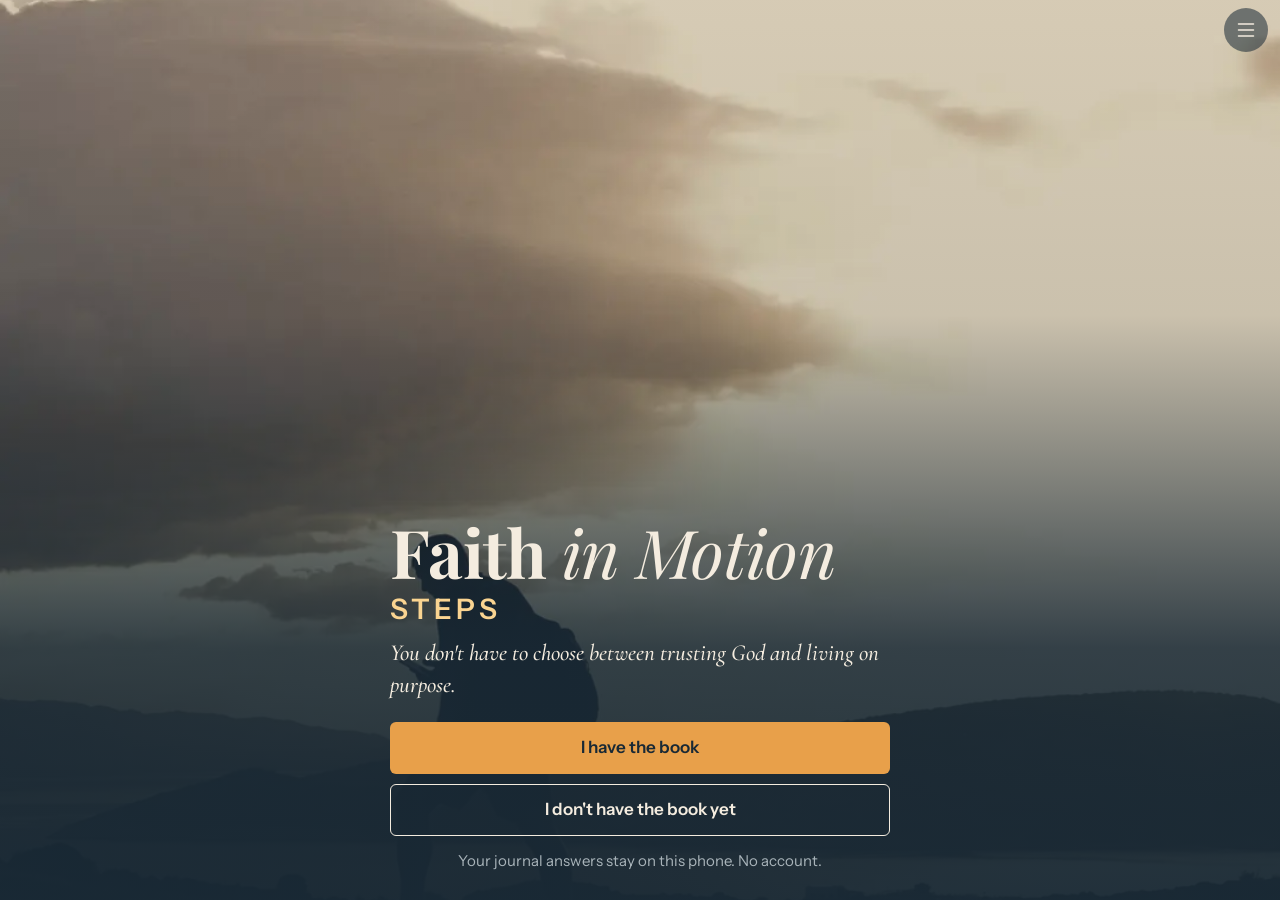
==== app/index.html @ e68c6b1f "Steps PWA preview (/app): offline-first journey app, help-now sheet, local-only journal, Netlify for" ====
<!DOCTYPE html>
<html lang="en">
<head>
  <meta charset="utf-8" />
  <meta name="viewport" content="width=device-width, initial-scale=1, viewport-fit=cover" />
  <!-- Preview build: remove this noindex at production go-live -->
  <meta name="robots" content="noindex" />
  <title>Faith in Motion: Steps</title>
  <meta name="description" content="A free companion for the book Faith in Motion. One step a week, with the book open beside you." />
  <meta name="theme-color" content="#192935" />
  <meta name="apple-mobile-web-app-capable" content="yes" />
  <meta name="mobile-web-app-capable" content="yes" />
  <meta name="apple-mobile-web-app-status-bar-style" content="black-translucent" />
  <meta name="apple-mobile-web-app-title" content="Steps" />
  <meta property="og:type" content="website" />
  <meta property="og:title" content="Faith in Motion: Steps" />
  <meta property="og:description" content="A free companion for the book Faith in Motion. One step a week, with the book open beside you." />
  <meta property="og:url" content="https://faithinmotionbook.com/app/" />
  <meta property="og:image" content="https://faithinmotionbook.com/app/img/og-app-1200x630.png" />
  <meta property="og:image:width" content="1200" />
  <meta property="og:image:height" content="630" />
  <meta name="twitter:card" content="summary_large_image" />
  <link rel="manifest" href="/app/manifest.webmanifest" />
  <link rel="icon" href="/app/img/icon-192.png" type="image/png" />
  <link rel="apple-touch-icon" href="/app/img/icon-180.png" />
  <link rel="preload" href="/app/fonts/playfair-display-700.woff2" as="font" type="font/woff2" crossorigin />
  <link rel="preload" href="/app/fonts/cormorant-garamond-500.woff2" as="font" type="font/woff2" crossorigin />
  <link rel="preload" href="/app/fonts/instrument-sans-var.woff2" as="font" type="font/woff2" crossorigin />
  <link rel="stylesheet" href="/app/app.css" />
  <script type="module" src="/app/js/main.js"></script>
</head>
<body>
  <a class="skip" href="#main">Skip to content</a>
  <div id="app" aria-live="off"><main id="main" class="dark full"><noscript><p style="padding:24px;color:#F4ECDF">Faith in Motion: Steps needs JavaScript turned on.</p></noscript></main></div>
  <div id="announce" class="sr-only" aria-live="polite"></div>
</body>
</html>
---- app/app.css ----
/* Faith in Motion: Steps. Design system "Lamplight Ridge" (see app/DESIGN.md) */
@font-face { font-family: "Playfair Display"; font-style: normal; font-weight: 700; font-display: swap; src: url(/app/fonts/playfair-display-700.woff2) format("woff2"); }
@font-face { font-family: "Playfair Display"; font-style: italic; font-weight: 400; font-display: swap; src: url(/app/fonts/playfair-display-400-italic.woff2) format("woff2"); }
@font-face { font-family: "Cormorant Garamond"; font-style: normal; font-weight: 500; font-display: swap; src: url(/app/fonts/cormorant-garamond-500.woff2) format("woff2"); }
@font-face { font-family: "Cormorant Garamond"; font-style: italic; font-weight: 500; font-display: swap; src: url(/app/fonts/cormorant-garamond-500-italic.woff2) format("woff2"); }
@font-face { font-family: "Instrument Sans"; font-style: normal; font-weight: 400 600; font-display: swap; src: url(/app/fonts/instrument-sans-var.woff2) format("woff2"); }

:root {
  --valley: #192935; --navy: #122040; --cream: #F4ECDF; --first-light: #FAD491;
  --amber: #E8A04A; --umber: #463526; --slate: #51636E; --slate-text: #A9B4BA;
  --hair: rgba(70, 53, 38, .2);
  --f-display: "Playfair Display", Georgia, serif;
  --f-read: "Cormorant Garamond", Palatino, Georgia, serif;
  --f-ui: "Instrument Sans", system-ui, -apple-system, "Segoe UI", sans-serif;
  --t-instant: 90ms; --t-fast: 160ms; --t-base: 240ms; --t-slow: 420ms;
  --ease: cubic-bezier(0.16, 1, 0.3, 1);
  --r-ctl: 6px; --r-sheet: 14px; --r-cover: 2px;
  --plate: 42svh;
}
*, *::before, *::after { box-sizing: border-box; }
html { -webkit-text-size-adjust: 100%; background: var(--valley); }
body { margin: 0; min-height: 100svh; background: var(--valley); color: var(--navy); font-family: var(--f-ui); font-size: 16px; line-height: 1.5; -webkit-font-smoothing: antialiased; overscroll-behavior-y: contain; }
::selection { background: rgba(232, 160, 74, .35); }
input, textarea, select { caret-color: var(--amber); }
:focus-visible { outline: 2px solid var(--amber); outline-offset: 3px; }
.dark :focus-visible, .on-dark:focus-visible { outline-color: var(--first-light); }
img { display: block; max-width: 100%; }
a { color: inherit; }
button { font: inherit; color: inherit; }
.sr-only { position: absolute; width: 1px; height: 1px; padding: 0; margin: -1px; overflow: hidden; clip: rect(0 0 0 0); white-space: nowrap; border: 0; }
.skip { position: absolute; left: 8px; top: -60px; z-index: 50; background: var(--amber); color: var(--valley); padding: 10px 14px; border-radius: var(--r-ctl); font-weight: 600; }
.skip:focus { top: 8px; }

/* ---------- Buttons ---------- */
.btn { display: flex; align-items: center; justify-content: center; gap: 10px; width: 100%; min-height: 52px; padding: 12px 20px; border-radius: var(--r-ctl); border: 1px solid transparent; font-family: var(--f-ui); font-weight: 600; font-size: 17px; text-decoration: none; cursor: pointer; text-align: center; transition: transform var(--t-instant) var(--ease), background var(--t-fast) var(--ease); }
.btn:active { transform: translateY(1px); }
.btn-primary { background: var(--amber); color: var(--valley); }
.btn-secondary { background: transparent; color: var(--navy); border-color: var(--navy); }
.dark .btn-secondary { color: var(--cream); border-color: var(--cream); }
.btn-row { display: grid; gap: 10px; margin-top: 20px; }
.textlink { display: inline-flex; align-items: center; min-height: 44px; padding: 0 2px; background: none; border: 0; color: inherit; font-family: var(--f-ui); font-size: 16px; text-decoration: underline; text-underline-offset: 3px; text-decoration-thickness: 1px; cursor: pointer; }
.quiet { color: var(--umber); font-size: 16px; }
.dark .quiet { color: var(--slate-text); }

/* ---------- Top chrome ---------- */
.topbar { position: fixed; inset: 0 0 auto 0; z-index: 20; display: flex; justify-content: space-between; align-items: center; padding: max(env(safe-area-inset-top), 8px) 12px 8px; pointer-events: none; }
.topbar > * { pointer-events: auto; }
.iconbtn { width: 44px; height: 44px; display: grid; place-items: center; border-radius: 50%; border: 0; background: rgba(25, 41, 53, .55); color: var(--cream); cursor: pointer; text-decoration: none; }
.iconbtn svg { width: 24px; height: 24px; }
.lockup { font-family: var(--f-display); color: var(--cream); line-height: 1; letter-spacing: -0.01em; }
.lockup b { font-weight: 700; }
.lockup i { font-weight: 400; font-style: italic; }

/* ---------- Plate and sheet ---------- */
.plate { position: fixed; inset: 0 0 auto 0; height: var(--plate); overflow: hidden; background: var(--valley) center / cover no-repeat; transform-origin: top center; will-change: transform; z-index: 0; }
.plate img { width: 100%; height: 100%; object-fit: cover; }
.plate::after { content: ""; position: absolute; inset: 0; background: linear-gradient(to bottom, rgba(25,41,53,.35), rgba(25,41,53,0) 40%, rgba(25,41,53,.25)); }
.plate .sweep { position: absolute; inset: 0; z-index: 2; background: linear-gradient(90deg, rgba(25,41,53,.35), rgba(250,212,145,.35)); transform: scaleX(0); transform-origin: left; opacity: 0; }
.plate.first-light .sweep { animation: firstlight 900ms var(--ease) forwards; }
@keyframes firstlight { 0% { transform: scaleX(0); opacity: 1; } 100% { transform: scaleX(1); opacity: 1; } }
.stage { position: relative; z-index: 1; padding-top: calc(var(--plate) - 2.2rem); }
.sheet { position: relative; background: var(--cream); border-top: 1px solid var(--hair); border-radius: var(--r-sheet) var(--r-sheet) 0 0; box-shadow: 0 12px 32px rgba(25, 41, 53, .18); min-height: 70svh; padding: 0 20px calc(40px + env(safe-area-inset-bottom)); isolation: isolate; }
.sheet::before { content: ""; position: absolute; inset: 0; border-radius: inherit; background: url(/app/img/grain.webp) repeat; background-size: 512px; mix-blend-mode: multiply; opacity: .04; pointer-events: none; z-index: -1; }
.sheet-inner { max-width: 34rem; margin: 0 auto; }
.numeral { position: absolute; left: 16px; top: 0; transform: translateY(-50%); font-family: var(--f-display); font-style: italic; font-weight: 400; font-size: clamp(6rem, 22vw, 9rem); line-height: 1; color: var(--cream); text-shadow: 0 2px 18px rgba(25, 41, 53, .45); letter-spacing: -0.02em; pointer-events: none; }
.numeral span { display: block; }
.numeral .n-bot { position: absolute; inset: 0; color: var(--navy); text-shadow: none; clip-path: inset(50% 0 0 0); }
.numeral .n-top { clip-path: inset(0 0 50% 0); }
.stop-head { display: flex; align-items: flex-end; gap: 12px; padding-top: clamp(3.4rem, 12vw, 4.8rem); }
.stop-title { margin: 0; font-family: var(--f-display); font-weight: 700; font-size: clamp(1.6rem, 6.4vw, 2.2rem); line-height: 1.12; letter-spacing: -0.01em; color: var(--navy); }
.stop-meta { font-family: var(--f-ui); color: var(--umber); font-size: 15px; margin: 6px 0 0; }

/* waypoint rail */
.rail { display: flex; align-items: center; gap: 10px; margin: 18px 0 8px; }
.rail svg { display: block; width: 100%; height: 28px; }
.rail .tick { fill: none; stroke: var(--umber); stroke-width: 1.2; }
.rail .tick.done { fill: var(--umber); }
.rail .tick.now { fill: var(--amber); stroke: var(--amber); }
.rail .path { stroke: var(--hair); stroke-width: 1.5; fill: none; }
.rail a { outline-offset: 1px; }
.hardday-btn { flex: none; min-height: 44px; padding: 0 4px; background: none; border: 0; font-family: var(--f-ui); font-size: 15px; font-weight: 600; color: var(--umber); text-decoration: underline; text-underline-offset: 3px; cursor: pointer; }

/* screen content */
.screen { animation: sheetIn var(--t-base) var(--ease); }
@keyframes sheetIn { from { opacity: 0; transform: translateX(24px); } to { opacity: 1; transform: none; } }
h2.heading { font-family: var(--f-display); font-weight: 700; font-size: 1.5rem; line-height: 1.2; margin: 18px 0 12px; letter-spacing: -0.01em; }
.prose p, .prose li { font-family: var(--f-read); font-weight: 500; font-size: 21px; line-height: 1.5; margin: 0 0 14px; color: var(--navy); }
.pull { font-family: var(--f-read); font-style: italic; font-size: 24px; line-height: 1.35; color: var(--umber); margin: 18px 0; padding: 0 0 0 14px; border-left: 1px solid var(--umber); }
.verse { margin: 18px 0; }
.verse p { font-family: var(--f-read); font-weight: 500; font-size: 21px; line-height: 1.5; margin: 0; }
.verse cite { display: block; margin-top: 4px; font-family: var(--f-ui); font-style: normal; font-size: 15px; font-weight: 600; color: var(--umber); }
.card { background: rgba(70, 53, 38, .05); border: 1px solid var(--hair); border-radius: var(--r-sheet); padding: 18px; margin: 18px 0; }
.card h3 { margin: 0 0 6px; font-family: var(--f-display); font-style: italic; font-weight: 400; font-size: 1.35rem; line-height: 1.25; }
.card p { margin: 0 0 6px; }
.bookref { font-family: var(--f-display); font-style: italic; font-size: 1.15rem; line-height: 1.35; }

/* forms */
.field { margin: 18px 0; }
.field label, .legend { display: block; font-family: var(--f-ui); font-weight: 600; font-size: 16px; margin-bottom: 6px; color: var(--navy); }
.field label span { font-weight: 400; color: var(--umber); }
.help { font-size: 15px; color: var(--umber); margin: 4px 0 0; }
input[type=text], input[type=email], input[type=date], textarea { width: 100%; min-height: 48px; padding: 12px 14px; border: 1px solid rgba(18, 32, 64, .45); border-radius: var(--r-ctl); background: #FBF6EE; color: var(--navy); font-family: var(--f-ui); font-size: 17px; font-variant-numeric: tabular-nums; }
textarea { min-height: 120px; font-family: var(--f-read); font-size: 20px; line-height: 1.45; resize: vertical; }
input:focus-visible, textarea:focus-visible { outline: 2px solid var(--amber); outline-offset: 2px; }
.err { color: #8A2E12; font-size: 15px; font-weight: 600; margin: 6px 0 0; }
[aria-invalid=true] { border-color: #8A2E12; }
.saved { display: inline-block; font-size: 15px; color: var(--umber); opacity: 0; transition: opacity var(--t-fast) var(--ease); min-height: 22px; }
.saved.on { opacity: 1; }
.honey { position: absolute; left: -9999px; width: 1px; height: 1px; overflow: hidden; }
.inline-blank { display: inline-block; width: 9em; min-height: 40px; padding: 4px 8px; margin: 2px 2px; border: 0; border-bottom: 1px solid var(--navy); border-radius: 0; background: transparent; font-family: var(--f-read); font-size: 20px; color: var(--navy); }
.fineprint { font-size: 15px; color: var(--umber); margin-top: 12px; }

/* checkboxes and radios */
.check { display: flex; gap: 12px; align-items: flex-start; min-height: 44px; padding: 10px 0; cursor: pointer; font-size: 17px; }
.check input { position: absolute; opacity: 0; width: 1px; height: 1px; }
.check .box { flex: none; width: 26px; height: 26px; border: 1.5px solid var(--navy); border-radius: 5px; display: grid; place-items: center; margin-top: 1px; }
.check .box path { stroke: var(--navy); stroke-width: 2.4; fill: none; stroke-dasharray: 24; stroke-dashoffset: 24; transition: stroke-dashoffset var(--t-fast) var(--ease); }
.check input:checked + .box path { stroke-dashoffset: 0; }
.check input:focus-visible + .box { outline: 2px solid var(--amber); outline-offset: 3px; }
.radio-row { display: flex; align-items: center; gap: 14px; min-height: 64px; padding: 14px 16px; margin: 10px 0; border: 1px solid rgba(18,32,64,.4); border-radius: var(--r-ctl); cursor: pointer; font-family: var(--f-display); font-size: 1.3rem; }
.radio-row input { width: 22px; height: 22px; accent-color: var(--amber); }
.radio-row small { display: block; font-family: var(--f-ui); font-size: 15px; color: var(--umber); }
.radio-row:has(input:checked) { border-color: var(--navy); background: rgba(232,160,74,.12); }

/* ---------- Dark grounds (Fork, Route, send-off) ---------- */
.dark { background: var(--valley); color: var(--cream); }
.full { position: relative; min-height: 100svh; display: flex; flex-direction: column; }
.full .bg { position: absolute; inset: 0; overflow: hidden; }
.full .bg img { width: 100%; height: 100%; object-fit: cover; }
.full .bg::after { content: ""; position: absolute; inset: 0; background: linear-gradient(to bottom, rgba(25,41,53,.15) 0%, rgba(25,41,53,.2) 35%, rgba(25,41,53,.88) 72%, rgba(25,41,53,.96)); }
.full .fg { position: relative; margin-top: auto; padding: 24px 22px calc(28px + env(safe-area-inset-bottom)); max-width: 34rem; width: 100%; align-self: center; }
.fork-lockup { font-size: clamp(2.6rem, 12vw, 4.2rem); margin: 0 0 6px; }
.fork-lockup .steps { display: block; font-size: .42em; font-family: var(--f-ui); font-weight: 600; letter-spacing: .14em; text-transform: uppercase; color: var(--first-light); margin-top: 10px; }
.fork-hook { font-family: var(--f-read); font-style: italic; font-size: 23px; line-height: 1.4; color: var(--cream); margin: 14px 0 6px; }
.dark .fineline { font-size: 15px; color: var(--slate-text); text-align: center; margin: 14px 0 0; }

/* Today */
.band { position: relative; height: 30svh; overflow: hidden; }
.band img { width: 100%; height: 100%; object-fit: cover; }
.band::after { content: ""; position: absolute; inset: 0; background: linear-gradient(to bottom, rgba(25,41,53,.3), rgba(25,41,53,.1) 50%, rgba(25,41,53,.5)); }
.band .lockup { position: absolute; left: 20px; bottom: 34px; z-index: 1; font-size: 1.6rem; }
.today .sheet { min-height: 75svh; margin-top: -18px; }
.banner { background: rgba(232, 160, 74, .18); border: 1px solid rgba(232,160,74,.6); border-radius: var(--r-ctl); padding: 10px 14px; margin: 18px 0 0; font-weight: 600; }
.today-card h2 { font-family: var(--f-display); font-weight: 700; font-size: 1.7rem; line-height: 1.2; margin: 6px 0; }
.label { font-family: var(--f-ui); font-size: 15px; font-weight: 600; color: var(--umber); margin: 24px 0 0; }
.vow { margin-top: 26px; padding-top: 18px; border-top: 1px solid var(--hair); }
.update-line { font-size: 15px; color: var(--umber); }

/* Route */
.route { min-height: 100svh; background: var(--valley); color: var(--cream); }
.route-band { padding: calc(max(env(safe-area-inset-top), 8px) + 56px) 20px 18px; border-bottom: 1px solid rgba(81,99,110,.6); }
.route-band h1 { font-family: var(--f-display); font-weight: 700; font-size: 2.6rem; margin: 6px 0 0; letter-spacing: -0.01em; }
.route-map { position: relative; }
.route-map svg { display: block; width: 100%; height: auto; }
.route-map .contour { fill: none; stroke: var(--slate); stroke-opacity: .25; stroke-width: 1; }
.route-map .trail { fill: none; stroke: var(--amber); stroke-width: 2.2; stroke-linecap: round; stroke-dasharray: 2 7; }
.route-map .walked { fill: none; stroke: var(--first-light); stroke-width: 3.2; stroke-linecap: round; }
.route-map .walked.draw { stroke-dasharray: var(--len); stroke-dashoffset: var(--len); animation: draw 700ms var(--ease) forwards; }
@keyframes draw { to { stroke-dashoffset: 0; } }
.wp { position: absolute; transform: translate(-22px, -22px); display: flex; align-items: center; gap: 10px; min-height: 44px; text-decoration: none; color: var(--cream); width: max-content; max-width: 64vw; }
.wp.right { flex-direction: row-reverse; transform: translate(22px, -22px); text-align: right; }
.wp .cairn { flex: none; width: 44px; height: 44px; display: grid; place-items: center; }
.wp .cairn svg { width: 28px; height: 28px; }
.wp .t { font-family: var(--f-display); font-size: 1.02rem; line-height: 1.2; }
.wp .t i { display: block; font-style: italic; font-weight: 400; font-size: .95rem; color: var(--slate-text); }
.wp.today .cairn { border-radius: 50%; animation: glow 1.2s var(--ease) 1; }
@keyframes glow { 0% { box-shadow: 0 0 0 0 rgba(250,212,145,.0); } 40% { box-shadow: 0 0 0 10px rgba(250,212,145,.35); } 100% { box-shadow: 0 0 0 0 rgba(250,212,145,0); } }
.route.dimmed .route-map { opacity: .45; pointer-events: none; }
.route-note { padding: 16px 20px 36px; font-family: var(--f-read); font-size: 21px; }

/* Door 1 */
.door1 { padding-bottom: 150px; }
.door1 .sheet { min-height: 100svh; padding-top: calc(max(env(safe-area-inset-top), 8px) + 60px); border-radius: 0; }
.stage-cover { background: var(--valley); border-radius: var(--r-sheet); padding: 34px 20px; display: grid; place-items: center; margin-bottom: 20px; }
.stage-cover img { width: min(62%, 240px); height: auto; border-radius: var(--r-cover); box-shadow: 0 18px 40px rgba(0,0,0,.45); }
.d1bar { position: fixed; z-index: 15; left: 0; right: 0; bottom: 0; display: grid; grid-template-columns: 1fr 1fr; gap: 10px; padding: 12px 16px calc(12px + env(safe-area-inset-bottom)); background: rgba(244,236,223,.97); border-top: 1px solid var(--hair); }
.buy-row { display: flex; justify-content: space-between; align-items: center; gap: 12px; padding: 16px 0; border-bottom: 1px solid var(--hair); }
.buy-row strong { font-family: var(--f-display); font-size: 1.3rem; }
.buy-row .price { font-variant-numeric: tabular-nums; font-weight: 600; }
.buy-row .btn { width: auto; min-width: 128px; }
.h1 { font-family: var(--f-display); font-weight: 700; font-size: clamp(1.9rem, 8vw, 2.6rem); line-height: 1.12; margin: 0 0 14px; letter-spacing: -0.01em; }

/* Send-off */
.sendoff .fg h1 { font-family: var(--f-display); font-weight: 700; font-size: clamp(2rem, 9vw, 3rem); line-height: 1.12; margin: 0 0 18px; letter-spacing: -0.01em; }

/* Bottom sheets */
.scrim { position: fixed; inset: 0; z-index: 30; background: rgba(25, 41, 53, .55); opacity: 0; transition: opacity var(--t-fast) var(--ease); }
.scrim.on { opacity: 1; transition-duration: var(--t-base); }
.bsheet { position: fixed; z-index: 31; left: 0; right: 0; bottom: 0; max-height: 86svh; overflow: auto; overscroll-behavior: contain; background: var(--cream); color: var(--navy); border-radius: var(--r-sheet) var(--r-sheet) 0 0; padding: 10px 20px calc(24px + env(safe-area-inset-bottom)); transform: translateY(100%); transition: transform var(--t-fast) var(--ease); box-shadow: 0 -12px 32px rgba(25,41,53,.25); }
.bsheet.on { transform: none; transition-duration: var(--t-base); }
.bsheet .grip { width: 40px; height: 4px; border-radius: 2px; background: var(--hair); margin: 4px auto 10px; }
.bsheet .inner { max-width: 34rem; margin: 0 auto; }
.bsheet h2 { font-family: var(--f-display); font-weight: 700; font-size: 1.5rem; margin: 6px 0 10px; }
.menu-list { list-style: none; padding: 0; margin: 0; }
.menu-list a, .menu-list button { display: flex; align-items: center; gap: 14px; width: 100%; min-height: 52px; padding: 6px 2px; background: none; border: 0; border-bottom: 1px solid var(--hair); text-decoration: none; font-size: 17px; text-align: left; cursor: pointer; color: var(--navy); }
.menu-list svg { width: 22px; height: 22px; flex: none; }

/* Toast (export and import only) */
.toast { position: fixed; z-index: 40; left: 50%; bottom: calc(20px + env(safe-area-inset-bottom)); transform: translateX(-50%); background: var(--valley); color: var(--cream); padding: 12px 18px; border-radius: var(--r-ctl); font-size: 16px; max-width: 90vw; }

/* Plain pages */
.page .sheet { min-height: 100svh; padding-top: calc(max(env(safe-area-inset-top), 8px) + 64px); border-radius: 0; }
.timeline { list-style: none; padding: 0; margin: 0; }
.timeline li { padding: 16px 0; border-bottom: 1px solid var(--hair); }
.timeline .step { font-family: var(--f-read); font-size: 21px; }
.timeline .meta { font-size: 15px; color: var(--umber); }
.preview-canvas { width: 100%; height: auto; border-radius: var(--r-ctl); border: 1px solid var(--hair); background: var(--valley); }
.chips { display: flex; flex-wrap: wrap; gap: 8px; margin: 10px 0; }
.chip { min-height: 44px; padding: 8px 14px; border-radius: var(--r-ctl); border: 1px solid var(--navy); background: transparent; color: var(--navy); font-size: 15px; font-weight: 600; cursor: pointer; }
.chip[aria-pressed=true] { background: var(--navy); color: var(--cream); }
.draft-note { display: inline-block; font-size: 13px; font-weight: 600; color: var(--umber); border: 1px dashed var(--umber); border-radius: 4px; padding: 2px 6px; margin: 6px 0; }
.esv { font-size: 15px; color: var(--umber); line-height: 1.5; }

@media (prefers-reduced-motion: reduce) {
  *, *::before, *::after { animation-duration: 1ms !important; animation-iteration-count: 1 !important; transition-duration: 1ms !important; }
  .plate { transform: none !important; }
  .screen { animation: fadeOnly 1ms; }
  .plate.first-light .sweep { animation: none; transform: scaleX(1); opacity: 1; }
}
@keyframes fadeOnly { from { opacity: 0; } to { opacity: 1; } }
@media (min-width: 720px) {
  .sheet { padding-left: 32px; padding-right: 32px; }
}
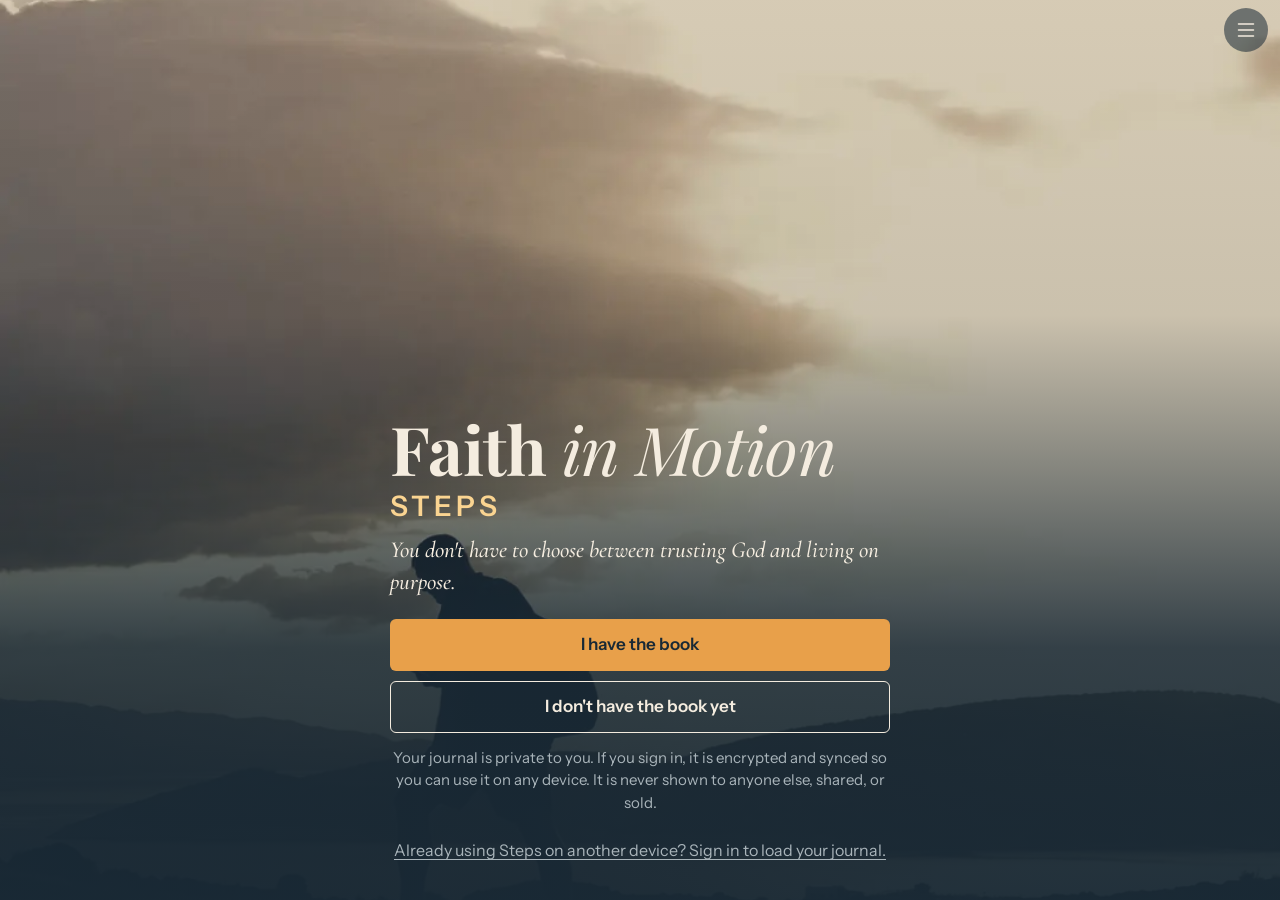
==== commit 21cb9987: "Go-live: draft markers off, invite copy approved, noindex removed from /app, 404 for app tools and n" ====
--- a/app/index.html
+++ b/app/index.html
@@ -3,8 +3,6 @@
 <head>
   <meta charset="utf-8" />
   <meta name="viewport" content="width=device-width, initial-scale=1, viewport-fit=cover" />
-  <!-- Preview build: remove this noindex at production go-live -->
-  <meta name="robots" content="noindex" />
   <title>Faith in Motion: Steps</title>
   <meta name="description" content="A free companion for the book Faith in Motion. One step a week, with the book open beside you." />
   <meta name="theme-color" content="#192935" />
--- a/app/app.css
+++ b/app/app.css
@@ -182,6 +182,12 @@
 
 /* Send-off */
 .sendoff .fg h1 { font-family: var(--f-display); font-weight: 700; font-size: clamp(2rem, 9vw, 3rem); line-height: 1.12; margin: 0 0 18px; letter-spacing: -0.01em; }
+.sendoff .fg .eyebrow { font-family: var(--f-ui); font-size: 15px; font-weight: 600; letter-spacing: .02em; color: var(--first-light); margin: 0 0 8px; }
+.sendoff .fg .lede { font-family: var(--f-read); font-size: 1.2rem; line-height: 1.45; margin: 0 0 20px; max-width: 30rem; }
+.sendoff .fg .quiet-light { font-family: var(--f-ui); font-size: 16px; color: var(--cream); opacity: .9; margin: 0; }
+.sendoff .btn-next { width: 100%; justify-content: center; text-align: center; white-space: normal; line-height: 1.3; padding-top: 14px; padding-bottom: 14px; }
+.up-next { margin: 16px 0 0; }
+.up-next .label { margin: 0; }
 
 /* Bottom sheets */
 .scrim { position: fixed; inset: 0; z-index: 30; background: rgba(25, 41, 53, .55); opacity: 0; transition: opacity var(--t-fast) var(--ease); }
@@ -208,6 +214,11 @@
 .chips { display: flex; flex-wrap: wrap; gap: 8px; margin: 10px 0; }
 .chip { min-height: 44px; padding: 8px 14px; border-radius: var(--r-ctl); border: 1px solid var(--navy); background: transparent; color: var(--navy); font-size: 15px; font-weight: 600; cursor: pointer; }
 .chip[aria-pressed=true] { background: var(--navy); color: var(--cream); }
+.draft-pill { display: inline-block; vertical-align: middle; font: 600 12px/1.2 var(--f-ui); letter-spacing: .02em; color: var(--umber); background: rgba(232, 160, 74, .16); border: 1px solid rgba(232, 160, 74, .6); border-radius: 999px; padding: 4px 10px; margin: 6px 0; white-space: nowrap; }
+.dark .draft-pill { color: var(--first-light); background: rgba(250, 212, 145, .1); border-color: rgba(250, 212, 145, .45); }
+.price .draft-pill { margin: 4px 0 0; display: table; }
+.with-pill { display: flex; flex-direction: column; align-items: flex-start; gap: 2px; }
+.with-pill .btn { width: 100%; }
 .draft-note { display: inline-block; font-size: 13px; font-weight: 600; color: var(--umber); border: 1px dashed var(--umber); border-radius: 4px; padding: 2px 6px; margin: 6px 0; }
 .esv { font-size: 15px; color: var(--umber); line-height: 1.5; }
 
@@ -221,3 +232,21 @@
 @media (min-width: 720px) {
   .sheet { padding-left: 32px; padding-right: 32px; }
 }
+/* Account and sync */
+.acct-privacy { font-family: var(--f-read); font-size: 20px; line-height: 1.45; margin: 18px 0 0; }
+.acct-form { margin-top: 18px; }
+.acct-who { margin: 6px 0 2px; font-size: 17px; }
+.sync-line { margin: 0 0 8px; color: var(--umber); font-weight: 600; }
+.danger-zone { margin-top: 36px; padding-top: 20px; border-top: 1px solid var(--hair); }
+.btn-delete { border-color: var(--umber); color: var(--umber); }
+[hidden] { display: none !important; }
+/* Another device: how-to and loaded confirmation */
+.acct-howto { background: rgba(70, 53, 38, .05); border: 1px solid var(--hair); border-radius: var(--r-sheet); padding: 18px; margin: 24px 0; }
+.acct-howto .heading { margin-top: 0; }
+.acct-howto p { margin: 8px 0 0; font-size: 17px; line-height: 1.5; }
+.howto-steps { margin: 10px 0 0; padding-left: 1.4em; font-size: 17px; line-height: 1.5; }
+.howto-steps li { margin: 6px 0; overflow-wrap: anywhere; }
+.acct-loaded { background: rgba(232, 160, 74, .16); border: 1px solid var(--amber); border-radius: var(--r-sheet); padding: 16px 18px; margin: 8px 0 18px; }
+.acct-loaded p { margin: 6px 0 0; }
+.acct-loaded .acct-loaded-title { margin: 0; font-family: var(--f-display); font-weight: 700; font-size: 1.3rem; line-height: 1.25; color: var(--navy); }
+.fork-signin { margin-top: 6px; }
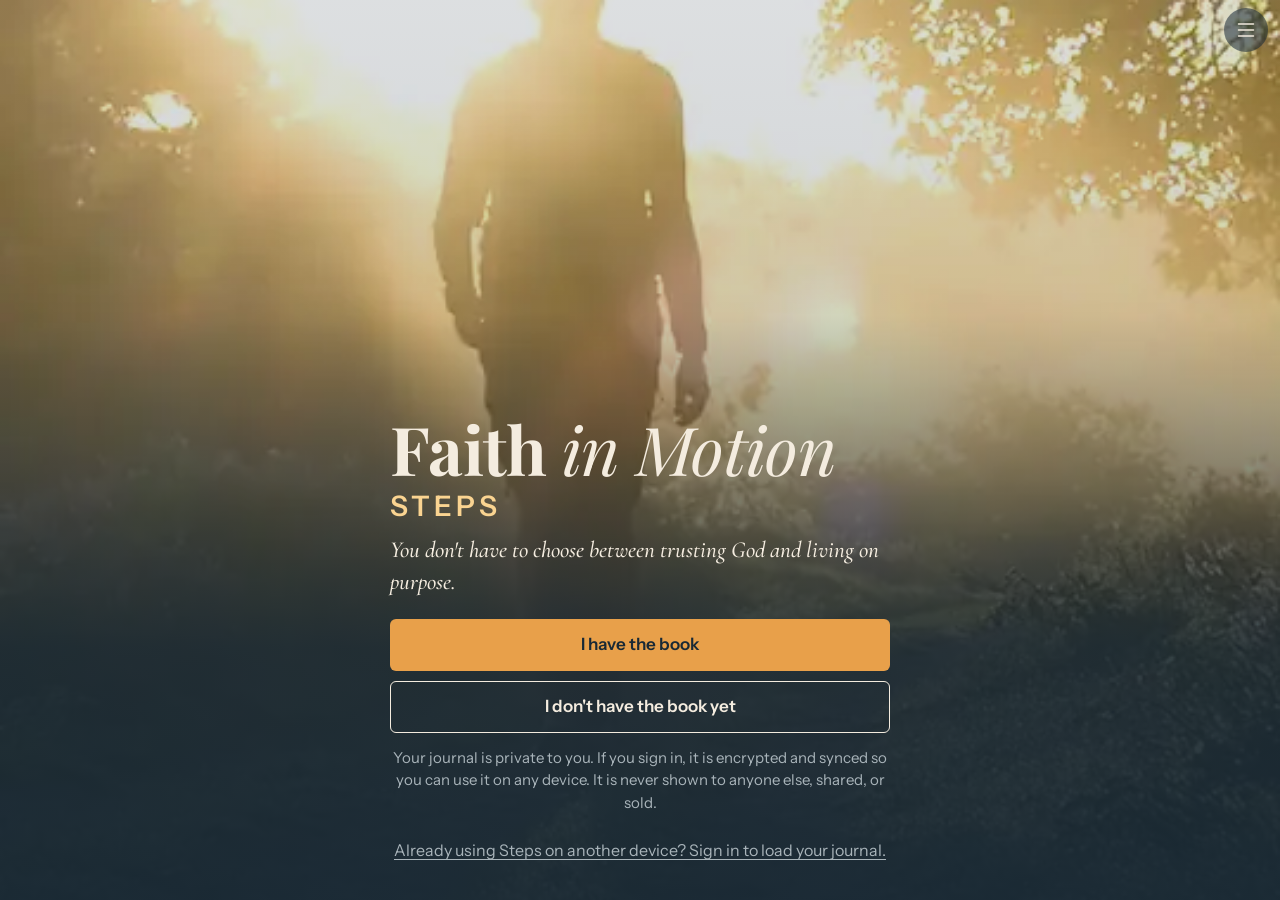
==== commit 465da533: "Social cards: new branded OG images for the site and the Steps app (1200x630 JPEG), full og/twitter " ====
--- a/app/index.html
+++ b/app/index.html
@@ -14,10 +14,18 @@
   <meta property="og:title" content="Faith in Motion: Steps" />
   <meta property="og:description" content="A free companion for the book Faith in Motion. One step a week, with the book open beside you." />
   <meta property="og:url" content="https://faithinmotionbook.com/app/" />
-  <meta property="og:image" content="https://faithinmotionbook.com/app/img/og-app-1200x630.png" />
+  <meta property="og:site_name" content="Faith in Motion" />
+  <meta property="og:image" content="https://faithinmotionbook.com/app/img/og-steps-1200x630.jpg" />
+  <meta property="og:image:secure_url" content="https://faithinmotionbook.com/app/img/og-steps-1200x630.jpg" />
+  <meta property="og:image:type" content="image/jpeg" />
   <meta property="og:image:width" content="1200" />
   <meta property="og:image:height" content="630" />
+  <meta property="og:image:alt" content="Faith in Motion: Steps, a free companion app. A walker heads into the sunrise beside the book cover." />
   <meta name="twitter:card" content="summary_large_image" />
+  <meta name="twitter:title" content="Faith in Motion: Steps" />
+  <meta name="twitter:description" content="A free companion for the book Faith in Motion. One step a week, with the book open beside you." />
+  <meta name="twitter:image" content="https://faithinmotionbook.com/app/img/og-steps-1200x630.jpg" />
+  <meta name="twitter:image:alt" content="Faith in Motion: Steps, a free companion app. A walker heads into the sunrise beside the book cover." />
   <link rel="manifest" href="/app/manifest.webmanifest" />
   <link rel="icon" href="/app/img/icon-192.png" type="image/png" />
   <link rel="apple-touch-icon" href="/app/img/icon-180.png" />
--- a/app/app.css
+++ b/app/app.css
@@ -76,7 +76,10 @@
 .rail .tick { fill: none; stroke: var(--umber); stroke-width: 1.2; }
 .rail .tick.done { fill: var(--umber); }
 .rail .tick.now { fill: var(--amber); stroke: var(--amber); }
-.rail .path { stroke: var(--hair); stroke-width: 1.5; fill: none; }
+.rail .path { stroke: rgba(70, 53, 38, .5); stroke-width: 1.6; fill: none; stroke-linecap: round; stroke-dasharray: 0.1 5.5; }
+.rail .walked { stroke: var(--amber); stroke-width: 2.2; fill: none; stroke-linecap: round; stroke-dasharray: 400 400; stroke-dashoffset: 400; }
+.rail .tick.now { filter: drop-shadow(0 0 3px rgba(232, 160, 74, .85)); animation: tickGlow 2s var(--ease) 1; }
+@keyframes tickGlow { 0%, 100% { filter: drop-shadow(0 0 3px rgba(232, 160, 74, .85)); } 45% { filter: drop-shadow(0 0 7px rgba(250, 212, 145, 1)); } }
 .rail a { outline-offset: 1px; }
 .hardday-btn { flex: none; min-height: 44px; padding: 0 4px; background: none; border: 0; font-family: var(--f-ui); font-size: 15px; font-weight: 600; color: var(--umber); text-decoration: underline; text-underline-offset: 3px; cursor: pointer; }
 
@@ -163,8 +166,8 @@
 .wp .cairn svg { width: 28px; height: 28px; }
 .wp .t { font-family: var(--f-display); font-size: 1.02rem; line-height: 1.2; }
 .wp .t i { display: block; font-style: italic; font-weight: 400; font-size: .95rem; color: var(--slate-text); }
-.wp.today .cairn { border-radius: 50%; animation: glow 1.2s var(--ease) 1; }
-@keyframes glow { 0% { box-shadow: 0 0 0 0 rgba(250,212,145,.0); } 40% { box-shadow: 0 0 0 10px rgba(250,212,145,.35); } 100% { box-shadow: 0 0 0 0 rgba(250,212,145,0); } }
+.wp.today .cairn { border-radius: 50%; box-shadow: 0 0 0 5px rgba(250,212,145,.16); animation: glow 2.2s var(--ease) 2; }
+@keyframes glow { 0% { box-shadow: 0 0 0 5px rgba(250,212,145,.16); } 40% { box-shadow: 0 0 0 12px rgba(250,212,145,.35); } 100% { box-shadow: 0 0 0 5px rgba(250,212,145,.16); } }
 .route.dimmed .route-map { opacity: .45; pointer-events: none; }
 .route-note { padding: 16px 20px 36px; font-family: var(--f-read); font-size: 21px; }
 
@@ -222,8 +225,25 @@
 .draft-note { display: inline-block; font-size: 13px; font-weight: 600; color: var(--umber); border: 1px dashed var(--umber); border-radius: 4px; padding: 2px 6px; margin: 6px 0; }
 .esv { font-size: 15px; color: var(--umber); line-height: 1.5; }
 
+/* ---------- Motion, matched to the website (opener film, gentle rises, stop complete) ---------- */
+.opener .bg.film img, .opener .bg.film video { position: absolute; inset: 0; width: 100%; height: 100%; object-fit: cover; object-position: 50% 40%; }
+.opener .bg.film video { opacity: 0; transition: opacity 600ms var(--ease); }
+.opener .bg.film.is-playing video { opacity: 1; }
+.rise > * { animation: rise 760ms var(--ease) both; }
+.rise > :nth-child(2) { animation-delay: 90ms; } .rise > :nth-child(3) { animation-delay: 180ms; } .rise > :nth-child(4) { animation-delay: 260ms; }
+.rise > :nth-child(5) { animation-delay: 330ms; } .rise > :nth-child(n+6) { animation-delay: 390ms; }
+@keyframes rise { from { opacity: 0; transform: translateY(14px); } to { opacity: 1; transform: none; } }
+.stop-complete .bg img { transform-origin: 50% 42%; animation: pushIn 20s cubic-bezier(.25, .1, .25, 1) forwards; }
+@keyframes pushIn { from { transform: scale(1); } to { transform: scale(1.08); } }
+.stop-complete .bg .glint { position: absolute; inset: 0; z-index: 1; pointer-events: none; background: linear-gradient(105deg, rgba(250,212,145,0) 35%, rgba(250,212,145,.38) 50%, rgba(250,212,145,0) 65%); transform: translateX(-100%); animation: glint 2.4s var(--ease) 350ms forwards; mix-blend-mode: screen; }
+@keyframes glint { to { transform: translateX(100%); } }
+.stop-complete .fg .eyebrow::after { content: ""; display: block; width: 56px; height: 2px; margin-top: 10px; background: linear-gradient(90deg, var(--amber), var(--first-light)); transform-origin: left; animation: rule 900ms var(--ease) 500ms both; }
+@keyframes rule { from { transform: scaleX(0); } to { transform: scaleX(1); } }
+
 @media (prefers-reduced-motion: reduce) {
   *, *::before, *::after { animation-duration: 1ms !important; animation-iteration-count: 1 !important; transition-duration: 1ms !important; }
+  .rise > *, .stop-complete .bg img, .stop-complete .fg .eyebrow::after, .rail .tick.now, .wp.today .cairn { animation: none !important; }
+  .opener .bg.film video, .stop-complete .bg .glint { display: none; }
   .plate { transform: none !important; }
   .screen { animation: fadeOnly 1ms; }
   .plate.first-light .sweep { animation: none; transform: scaleX(1); opacity: 1; }
